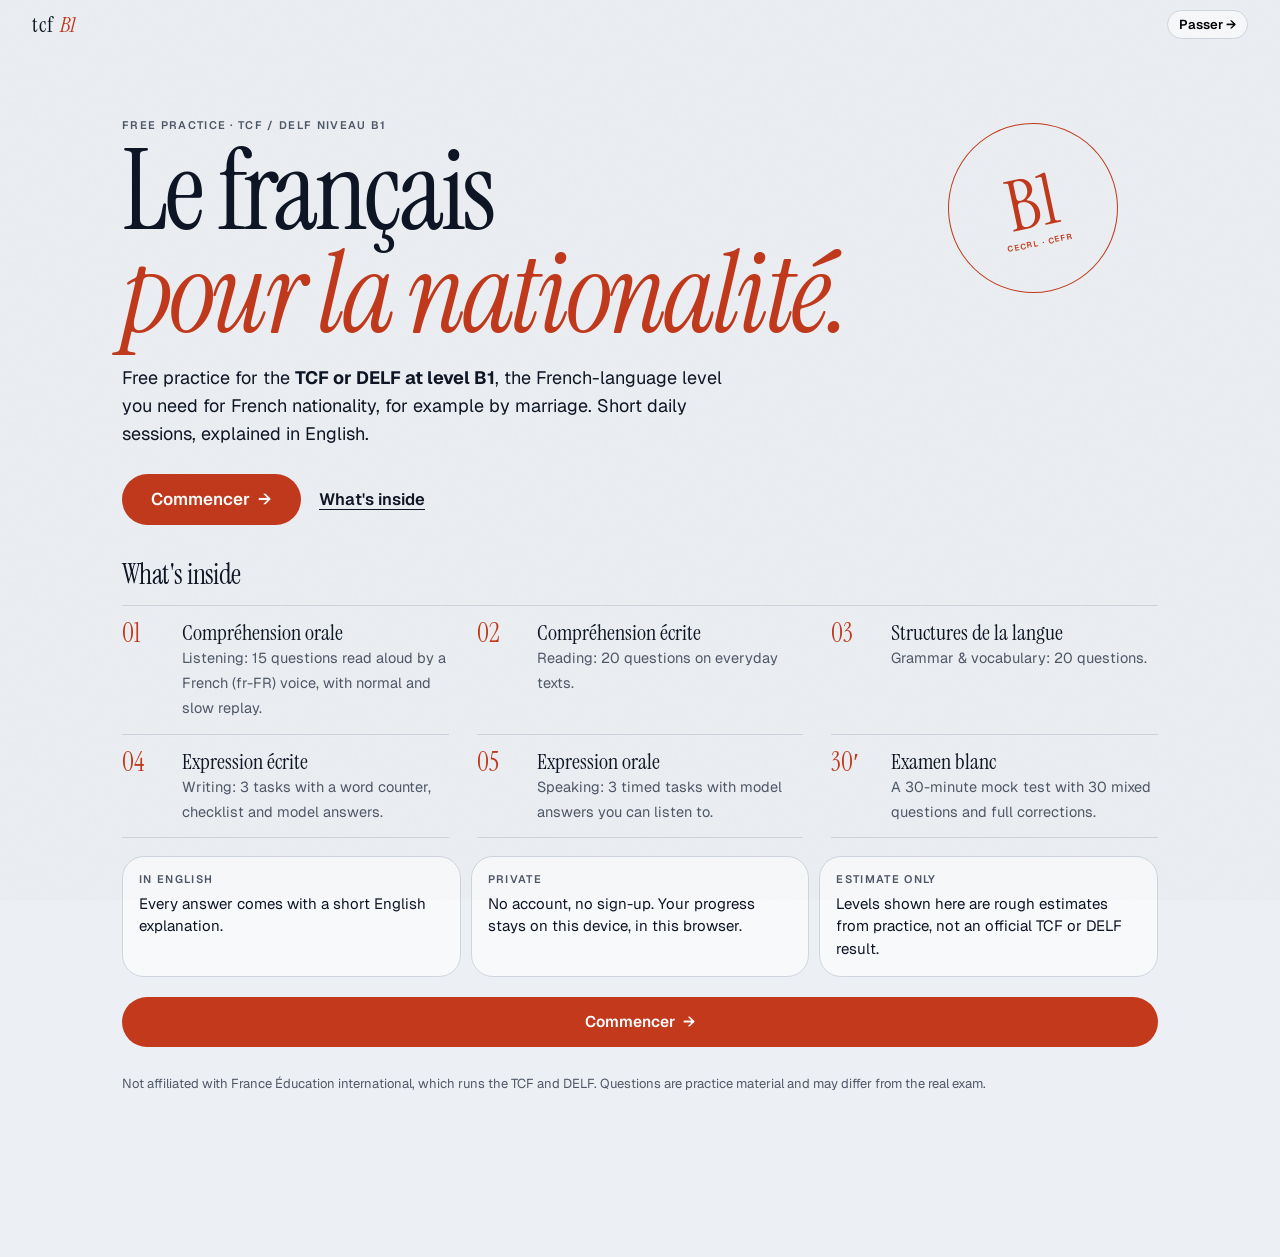
==== index.html @ 18b154fc "Add Vercel Web Analytics tag" ====
<!doctype html><html lang="fr"><head>
<script defer src="/_vercel/insights/script.js"></script><meta charset="utf-8">
<meta name="viewport" content="width=device-width,initial-scale=1,viewport-fit=cover">
<meta name="apple-mobile-web-app-capable" content="yes"><meta name="color-scheme" content="light dark">
<link rel="icon" href="data:image/svg+xml,%3Csvg xmlns=%22http://www.w3.org/2000/svg%22 viewBox=%220 0 32 32%22%3E%3Crect width=%2232%22 height=%2232%22 rx=%228%22 fill=%22%230e1524%22/%3E%3Ctext x=%2216%22 y=%2222%22 font-family=%22Georgia%22 font-style=%22italic%22 font-size=%2216%22 fill=%22%23eceff3%22 text-anchor=%22middle%22%3EB1%3C/text%3E%3C/svg%3E"><title>TCF B1 · Entraînement</title>
<meta name="theme-color" content="#eceff3" media="(prefers-color-scheme: light)"><meta name="theme-color" content="#0b0f17" media="(prefers-color-scheme: dark)">
<link rel="preconnect" href="https://fonts.googleapis.com"><link rel="preconnect" href="https://fonts.gstatic.com" crossorigin>
<link href="https://fonts.googleapis.com/css2?family=Instrument+Serif:ital@0;1&family=Geist:wght@400..700&display=swap" rel="stylesheet">
<link rel="stylesheet" href="style.css?v=3"></head><body>
<header id="top"></header><main id="app"></main>
<script src="audio/map.js?v=4"></script><script src="data.js?v=4"></script><script src="app.js?v=4"></script></body></html>
---- style.css ----
:root{--bg:#eceff3;--surf:#f8f9fb;--surf2:#e2e6ec;--tx:#0e1524;--mut:#4f5868;--line:#cfd5de;--a:#c2391c;--a2:#9e2c13;--al:#fbe4dc;--ink:#0e1524;--onink:#eceff3;--ok:#1d6e4c;--okl:#dcefe4;--bad:#a8352a;--badl:#f6e1dd;
 --serif:'Instrument Serif','Iowan Old Style',Georgia,serif;--sans:Geist,-apple-system,system-ui,sans-serif;--r:22px;--ease:cubic-bezier(.22,1,.36,1);--sa:env(safe-area-inset-top);--sb:env(safe-area-inset-bottom)}
@media(prefers-color-scheme:dark){:root{--bg:#0b0f17;--surf:#141a25;--surf2:#1c2431;--tx:#e7eaf0;--mut:#9aa3b2;--line:#283142;--a:#ff8466;--a2:#ffab95;--al:#3a1c16;--ink:#e7eaf0;--onink:#0b0f17;--ok:#6fcf9f;--okl:#173226;--bad:#ff9c8f;--badl:#3a1d1a}}
*{box-sizing:border-box;-webkit-tap-highlight-color:transparent}
html,body{font-synthesis:none;margin:0;background:var(--bg);color:var(--tx);font:400 16.5px/1.5 var(--sans);-webkit-text-size-adjust:100%;-webkit-font-smoothing:antialiased}
body::before{content:"";position:fixed;inset:0;pointer-events:none;z-index:60;opacity:.07;mix-blend-mode:multiply;background:url("data:image/svg+xml,%3Csvg xmlns='http://www.w3.org/2000/svg' width='160' height='160'%3E%3Cfilter id='n'%3E%3CfeTurbulence type='fractalNoise' baseFrequency='.85' numOctaves='3' stitchTiles='stitch'/%3E%3C/filter%3E%3Crect width='100%25' height='100%25' filter='url(%23n)'/%3E%3C/svg%3E")}
@media(prefers-color-scheme:dark){body::before{mix-blend-mode:screen;opacity:.05}}
#top{position:sticky;top:0;z-index:20;background:color-mix(in srgb,var(--bg) 78%,transparent);-webkit-backdrop-filter:blur(16px) saturate(1.4);backdrop-filter:blur(16px) saturate(1.4);padding:calc(10px + var(--sa)) max(18px,env(safe-area-inset-right)) 10px max(18px,env(safe-area-inset-left));display:flex;align-items:center;gap:8px}
.brand{flex:1;font:600 22px/1 var(--serif);letter-spacing:-.02em;display:flex;align-items:baseline;gap:6px}.brand .mono{font-variant:small-caps;letter-spacing:.04em}.brand em{font-style:italic;color:var(--a);font-weight:500}
.pill{font:600 13px/1 var(--sans);padding:7px 11px;border-radius:99px;background:var(--surf);border:1px solid var(--line);font-variant-numeric:tabular-nums;white-space:nowrap}
.x-btn{width:38px;height:38px;border-radius:50%;border:1px solid var(--line);background:var(--surf);color:var(--tx);display:grid;place-items:center;cursor:pointer;flex:none}
.prog{flex:1;height:4px;background:var(--line);border-radius:99px;overflow:hidden}.prog i{display:block;height:100%;background:var(--a);border-radius:99px;transition:width .7s var(--ease)}
main{max-width:620px;margin:0 auto;padding:8px max(18px,env(safe-area-inset-left)) calc(150px + var(--sb))}
.anim{animation:in .6s var(--ease) both}@keyframes in{from{opacity:0;transform:translateY(10px);filter:blur(4px)}}
.bento>.anim:nth-child(2){animation-delay:.05s}.bento>.anim:nth-child(3){animation-delay:.1s}.bento>.anim:nth-child(4){animation-delay:.15s}.bento>.anim:nth-child(5){animation-delay:.2s}.bento>.anim:nth-child(6){animation-delay:.25s}.bento>.anim:nth-child(7){animation-delay:.3s}
h1{font:400 40px/1.02 var(--serif);letter-spacing:-.025em;margin:4px 0 18px;font-variation-settings:"opsz" 120}h1 i{color:var(--a);font-weight:400}
h2{font:500 28px/1.15 var(--serif);letter-spacing:-.02em;margin:6px 0 14px}
.eyebrow{display:block;font:600 11px/1.2 var(--sans);letter-spacing:.12em;text-transform:uppercase;color:var(--mut);margin:0 0 6px}
.mut{color:var(--mut);font-size:14.5px}.small{font-size:13px;line-height:1.5}
.bento{display:grid;grid-template-columns:1fr 1fr;gap:10px;margin-bottom:18px}
.tile{position:relative;display:flex;flex-direction:column;align-items:flex-start;text-align:left;min-height:150px;padding:16px;border-radius:var(--r);background:var(--surf);border:1px solid var(--line);color:var(--tx);font:inherit;cursor:pointer;overflow:hidden;transition:transform .35s var(--ease),box-shadow .35s var(--ease)}
button.tile:active{transform:scale(.975)}@media(hover:hover){button.tile:hover{transform:translateY(-2px);box-shadow:0 12px 30px -18px #0006}}
.tile .glyph{position:absolute;right:14px;top:10px;font:italic 400 34px/1 var(--serif);color:var(--a);opacity:.85}
.tile .tt{margin-top:auto;font:400 25px/1.1 var(--serif);letter-spacing:-.015em}.tile .meta,.meta{font-size:13px;color:var(--mut);margin-top:2px}
.tile .bar{display:block;width:100%;height:3px;background:var(--line);border-radius:9px;margin-top:10px;overflow:hidden}.tile .bar i{display:block;height:100%;background:var(--a);border-radius:9px}
.tile.t-w{grid-column:span 2;min-height:120px}
.tile.hero{grid-column:span 2;flex-direction:row;align-items:center;gap:16px;min-height:0;background:var(--ink);color:var(--onink);border:0}
.hero .eyebrow,.hero .meta{color:color-mix(in srgb,var(--onink) 68%,transparent)}.hero .lead{font:500 19px/1.25 var(--serif);margin:0 0 4px}
.ringwrap{position:relative;flex:none;display:grid;place-items:center}.ringwrap .rv{position:absolute;text-align:center;line-height:1}.rv b{display:block;font:500 26px var(--serif)}.rv span{font-size:11px;letter-spacing:.1em;text-transform:uppercase;opacity:.7}
.pr .trk{fill:none;stroke:var(--line)}.pr .val{fill:none;stroke:var(--a);stroke-linecap:round;transition:stroke-dashoffset 1.2s var(--ease)}
.hero .pr .trk{stroke:color-mix(in srgb,var(--onink) 18%,transparent)}.hero .pr .val{stroke:color-mix(in srgb,var(--a) 70%,var(--onink))}
.tile.exam{grid-column:span 2;min-height:96px;background:var(--a);color:#fff;border:0}.exam .eyebrow,.exam .meta{color:#ffffffc4}
@media(prefers-color-scheme:dark){.tile.exam{color:#1a0b06}.exam .eyebrow,.exam .meta{color:#1a0b06c4}}
.exam .arrow{position:absolute;right:18px;top:50%;transform:translateY(-50%);font:300 30px var(--serif);transition:transform .4s var(--ease)}.exam:active .arrow{transform:translate(6px,-50%)}
.card{background:var(--surf);border:1px solid var(--line);border-radius:var(--r);padding:16px;margin:0 0 14px}
.hist{display:flex;justify-content:space-between;font-size:14.5px;padding:7px 0;border-top:1px solid var(--line);font-variant-numeric:tabular-nums}.hist:first-of-type{border:0}
.text{white-space:pre-wrap;background:var(--surf);border:1px solid var(--line);border-radius:18px;padding:16px;margin:0 0 14px;font:400 17px/1.55 var(--serif)}
.q{font:400 27px/1.2 var(--serif);letter-spacing:-.01em;margin:8px 0 16px}
.chip{display:inline-block;padding:5px 10px;border-radius:99px;background:var(--al);color:var(--a2);font:600 11.5px/1.2 var(--sans);letter-spacing:.06em;text-transform:uppercase}
@media(prefers-color-scheme:dark){.chip{color:var(--a)}}
.opt{display:flex;gap:12px;align-items:center;width:100%;text-align:left;padding:14px;margin:8px 0;border:1px solid var(--line);border-radius:16px;background:var(--surf);color:var(--tx);font:inherit;font-size:16.5px;cursor:pointer;transition:border-color .2s,background .2s,transform .25s var(--ease)}
.opt:active{transform:scale(.985)}
.opt .k{flex:none;width:28px;height:28px;border-radius:50%;border:1px solid var(--line);display:grid;place-items:center;font:600 12.5px var(--sans);color:var(--mut);transition:all .2s}
.opt.sel{border-color:var(--a);background:var(--al);box-shadow:0 0 0 1px var(--a) inset}.opt.sel .k{background:var(--a);border-color:var(--a);color:var(--bg)}
.opt.ok{border-color:var(--ok);background:var(--okl)}.opt.ok .k{background:var(--ok);border-color:var(--ok);color:var(--bg)}
.opt.bad{border-color:var(--bad);background:var(--badl)}.opt.bad .k{background:var(--bad);border-color:var(--bad);color:var(--bg)}.opt[disabled]{cursor:default;color:var(--tx)}
.btn{display:inline-flex;justify-content:center;align-items:center;gap:8px;border:1px solid transparent;border-radius:99px;padding:14px 22px;font:600 15.5px/1 var(--sans);color:var(--onink);background:var(--ink);cursor:pointer;transition:transform .25s var(--ease),opacity .2s,background .2s;margin:4px 0;min-height:50px}
.btn:active{transform:scale(.97)}.btn.w{width:100%}
.btn.pri{background:var(--ink);color:var(--onink)}
.btn.ghost{background:transparent;color:var(--tx);border-color:var(--line)}
.btn[disabled]{opacity:.38;cursor:default;transform:none}
.row{display:flex;gap:10px;flex-wrap:wrap;align-items:center}.row>.btn{flex:1}
.foot{position:fixed;left:0;right:0;bottom:0;z-index:15;background:color-mix(in srgb,var(--bg) 80%,transparent);-webkit-backdrop-filter:blur(18px);backdrop-filter:blur(18px);border-top:1px solid var(--line);padding:12px max(18px,env(safe-area-inset-left)) calc(12px + var(--sb))}.foot>div{max-width:620px;margin:0 auto}
.fb{border-radius:var(--r);padding:16px 16px 12px;margin:14px 0;border:1px solid;opacity:0;transform:translateY(8px);transition:opacity .45s var(--ease),transform .45s var(--ease)}
.fb.on{opacity:1;transform:none}.fb.ok{background:var(--okl);border-color:color-mix(in srgb,var(--ok) 40%,transparent)}.fb.bad{background:var(--badl);border-color:color-mix(in srgb,var(--bad) 40%,transparent)}
.fb-h{display:flex;align-items:center;gap:10px}.fb h3{margin:0;font:500 20px/1.2 var(--serif)}.fb.ok h3{color:var(--ok)}.fb.bad h3{color:var(--bad)}
.fb .dot{width:10px;height:10px;border-radius:50%;flex:none}.fb.ok .dot{background:var(--ok)}.fb.bad .dot{background:var(--bad)}
.fb.pulse .dot{animation:pulse 1.4s var(--ease) 2}@keyframes pulse{0%{box-shadow:0 0 0 0 color-mix(in srgb,var(--ok) 60%,transparent)}100%{box-shadow:0 0 0 14px transparent}}
.fb p{margin:8px 0 12px;font-size:15px;line-height:1.55}
.tabs{position:fixed;left:0;right:0;bottom:0;z-index:15;padding:0 14px calc(10px + var(--sb))}.tabs>div{max-width:420px;margin:0 auto;display:flex;padding:6px;border-radius:24px;background:color-mix(in srgb,var(--surf) 72%,transparent);-webkit-backdrop-filter:blur(20px) saturate(1.6);backdrop-filter:blur(20px) saturate(1.6);border:1px solid var(--line);box-shadow:0 18px 40px -20px #0005}
.tabs button{flex:1;display:flex;flex-direction:column;align-items:center;gap:2px;padding:7px 0;border:0;background:none;color:var(--mut);font:600 11px var(--sans);border-radius:18px;cursor:pointer;transition:background .25s,color .25s}.tabs button.on{background:var(--ink);color:var(--onink)}
textarea{width:100%;min-height:220px;font:400 17px/1.55 var(--serif);padding:16px;border-radius:18px;border:1px solid var(--line);background:var(--surf);color:var(--tx)}
textarea:focus,button:focus-visible{outline:2px solid var(--a);outline-offset:2px}
.timer{font:300 64px/1 var(--serif);text-align:center;font-variant-numeric:tabular-nums;margin:8px 0}
.model{white-space:pre-wrap;background:var(--surf2);padding:16px;border-radius:18px;font:400 15.5px/1.55 var(--serif);margin-top:10px}
label.chk{display:flex;gap:10px;margin:8px 0;font-size:15px;align-items:flex-start}label.chk input{width:20px;height:20px;flex:none;accent-color:var(--a)}
.big{position:relative;display:grid;place-items:center;margin:12px auto 4px;width:120px;height:120px}.big>b{position:absolute;font:500 28px var(--serif)}
.sc{display:flex;gap:10px;margin:14px 0}.sc>div{flex:1;background:var(--surf);border:1px solid var(--line);border-radius:18px;padding:12px;text-align:center}.sc b{display:block;font:500 24px var(--serif)}
.spk{flex-direction:column;width:120px;height:96px;border-radius:24px;gap:6px;font-size:13px}.spk .slow{font:italic 500 24px/1 var(--serif)}
.clk{color:var(--a)}
@media(prefers-reduced-motion:reduce){*{animation:none!important;transition:none!important}}

.btn.acc{background:var(--a);color:#fff}@media(prefers-color-scheme:dark){.btn.acc{color:#1a0b06}}
.navbrand{display:none}
.wel{padding-top:6px}.wel-hero{position:relative;padding:28px 0 8px}
.display{font:400 clamp(52px,14vw,112px)/.92 var(--serif);letter-spacing:-.03em;margin:8px 0 18px}.display i{color:var(--a)}
.lede{font-size:18px;line-height:1.55;max-width:34em;color:var(--tx);margin:0 0 22px}
.cta{display:flex;gap:18px;align-items:center;flex-wrap:wrap}.cta .btn{padding:16px 28px;font-size:17px}
.lnk{color:var(--tx);font-weight:600;text-underline-offset:4px}
.stamp{position:absolute;right:0;top:56px;width:76px;height:76px;border-radius:50%;border:1.5px solid var(--a);color:var(--a);display:grid;place-content:center;text-align:center;transform:rotate(-12deg);animation:spin 40s linear infinite}
.stamp span{font:400 34px/1 var(--serif)}.stamp small{font:600 8px/1 var(--sans);letter-spacing:.12em}@keyframes spin{to{transform:rotate(348deg)}}
.feat{list-style:none;padding:0;margin:0 0 18px;display:grid;gap:0;border-top:1px solid var(--line)}
.feat li{display:flex;gap:16px;padding:14px 0;border-bottom:1px solid var(--line)}.feat .num{flex:none;width:44px;font:400 26px/1 var(--serif);color:var(--a)}
.feat b{display:block;font:400 22px/1.15 var(--serif)}.feat span{font-size:14.5px;color:var(--mut)}
.facts{display:grid;gap:10px;margin-bottom:14px}.facts .card{margin:0;font-size:15px}
.big-cta{margin:6px 0 14px}
#top.wl{background:transparent;-webkit-backdrop-filter:none;backdrop-filter:none}
@media(min-width:768px){
 main{max-width:860px;padding-left:32px;padding-right:32px}
 #top{padding-left:32px;padding-right:32px}
 .bento{grid-template-columns:repeat(3,1fr);gap:14px}
 .tile.hero{grid-column:span 3}.tile.t-w{grid-column:span 1;min-height:150px}.tile.exam{grid-column:span 3}
 .feat{grid-template-columns:1fr 1fr;column-gap:28px}
 .facts{grid-template-columns:repeat(3,1fr)}
 .stamp{width:120px;height:120px}.stamp span{font-size:48px}
 .big-cta{width:auto;padding:16px 36px}
 .fb,.q,.opt,.text{max-width:720px}
}
@media(min-width:1100px){
 body[data-v=home] main{margin-left:max(260px,calc(50vw - 430px + 120px));}
 body[data-v=home] #top{padding-left:max(280px,calc(50vw - 430px + 140px))}
 body[data-v=home] .tabs{z-index:25;left:0;top:0;bottom:0;right:auto;width:232px;padding:calc(24px + var(--sa)) 16px 24px}
 body[data-v=home] .tabs>div{flex-direction:column;height:100%;border-radius:22px;padding:12px;gap:4px;max-width:none;box-shadow:none}
 body[data-v=home] .tabs button{flex:none;flex-direction:row;gap:12px;padding:12px 14px;font-size:14.5px;justify-content:flex-start}
 body[data-v=home] .navbrand{display:block;font:400 30px/1 var(--serif);padding:8px 14px 18px}.navbrand em{color:var(--a)}
 body[data-v=home] #top .brand{visibility:hidden}
 body[data-v=home] main{padding-bottom:48px}
 body[data-v=welcome] main{max-width:1100px}
 .wel-hero{padding:56px 0 24px}.feat{grid-template-columns:repeat(3,1fr)}
 .stamp{right:40px;top:60px;width:170px;height:170px}.stamp span{font-size:70px}
}
@media(min-width:768px){body:not([data-v=home]):not([data-v=welcome]) main{max-width:760px}.q{font-size:32px}.opt{font-size:17.5px;padding:16px}#top.ses{max-width:1100px;margin:0 auto}}
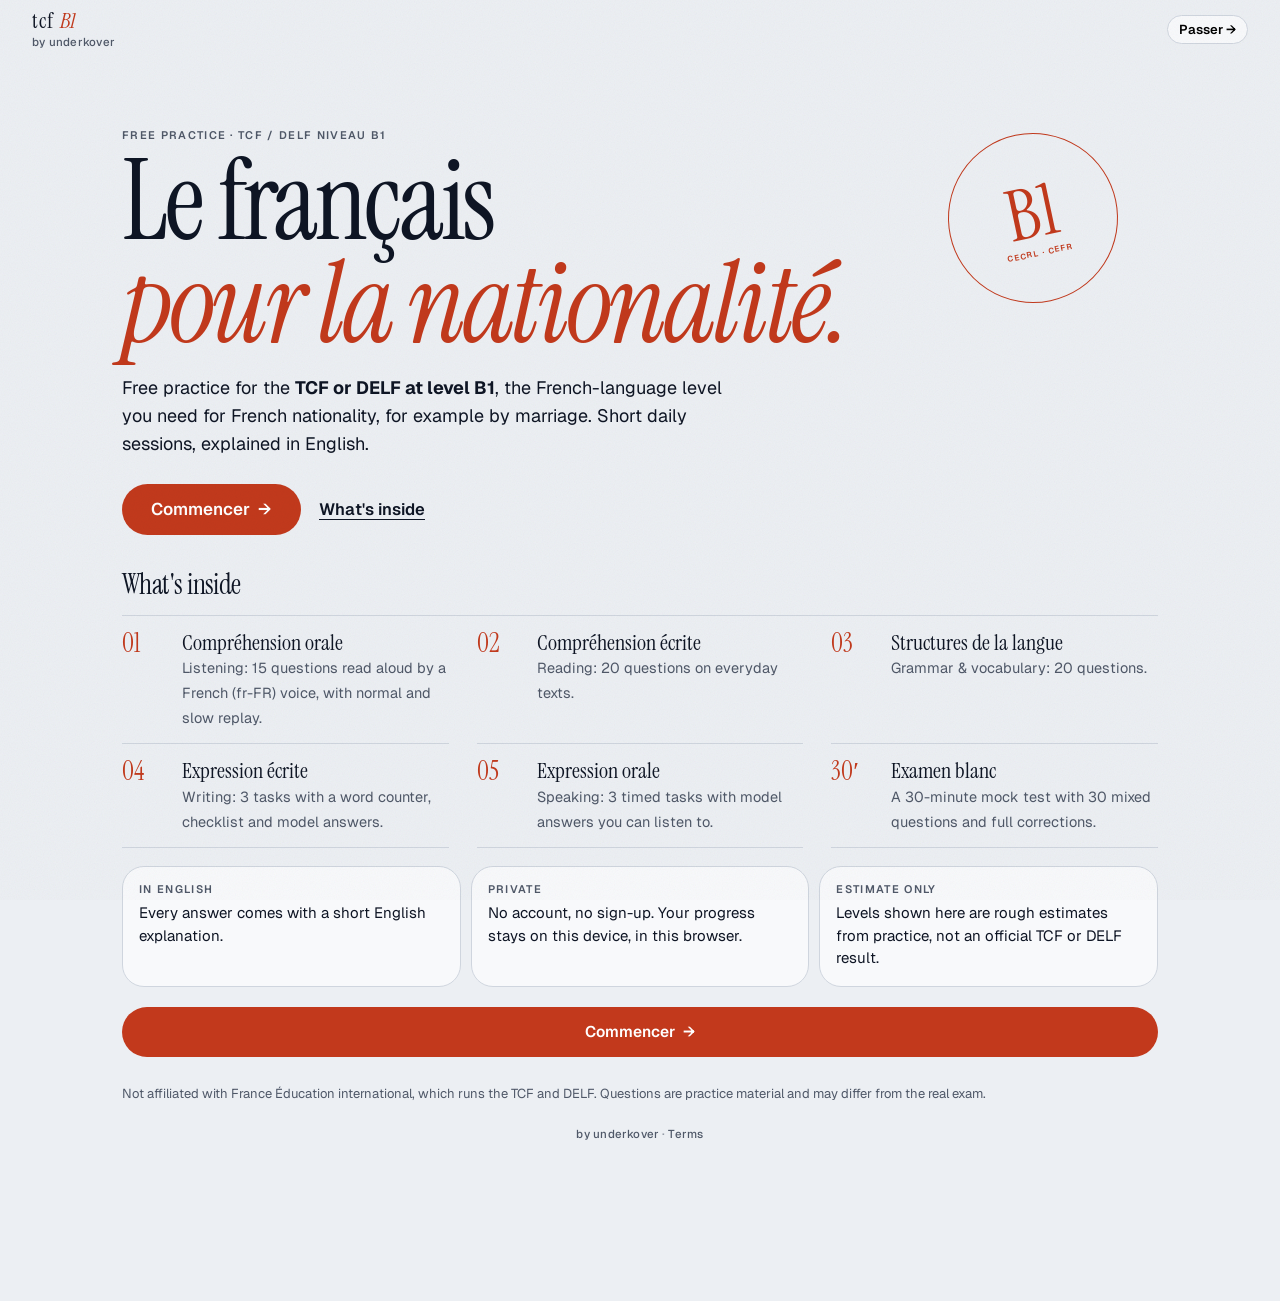
==== commit 9a8bde00: "Add by underkover credit and Terms page Subtle credit in header and sidebar brand areas, plus welcom" ====
--- a/index.html
+++ b/index.html
@@ -6,6 +6,6 @@
 <meta name="theme-color" content="#eceff3" media="(prefers-color-scheme: light)"><meta name="theme-color" content="#0b0f17" media="(prefers-color-scheme: dark)">
 <link rel="preconnect" href="https://fonts.googleapis.com"><link rel="preconnect" href="https://fonts.gstatic.com" crossorigin>
 <link href="https://fonts.googleapis.com/css2?family=Instrument+Serif:ital@0;1&family=Geist:wght@400..700&display=swap" rel="stylesheet">
-<link rel="stylesheet" href="style.css?v=3"></head><body>
+<link rel="stylesheet" href="style.css?v=5"></head><body>
 <header id="top"></header><main id="app"></main>
-<script src="audio/map.js?v=4"></script><script src="data.js?v=4"></script><script src="app.js?v=4"></script></body></html>
+<script src="audio/map.js?v=4"></script><script src="data.js?v=4"></script><script src="app.js?v=5"></script></body></html>
--- a/style.css
+++ b/style.css
@@ -6,7 +6,9 @@
 body::before{content:"";position:fixed;inset:0;pointer-events:none;z-index:60;opacity:.07;mix-blend-mode:multiply;background:url("data:image/svg+xml,%3Csvg xmlns='http://www.w3.org/2000/svg' width='160' height='160'%3E%3Cfilter id='n'%3E%3CfeTurbulence type='fractalNoise' baseFrequency='.85' numOctaves='3' stitchTiles='stitch'/%3E%3C/filter%3E%3Crect width='100%25' height='100%25' filter='url(%23n)'/%3E%3C/svg%3E")}
 @media(prefers-color-scheme:dark){body::before{mix-blend-mode:screen;opacity:.05}}
 #top{position:sticky;top:0;z-index:20;background:color-mix(in srgb,var(--bg) 78%,transparent);-webkit-backdrop-filter:blur(16px) saturate(1.4);backdrop-filter:blur(16px) saturate(1.4);padding:calc(10px + var(--sa)) max(18px,env(safe-area-inset-right)) 10px max(18px,env(safe-area-inset-left));display:flex;align-items:center;gap:8px}
-.brand{flex:1;font:600 22px/1 var(--serif);letter-spacing:-.02em;display:flex;align-items:baseline;gap:6px}.brand .mono{font-variant:small-caps;letter-spacing:.04em}.brand em{font-style:italic;color:var(--a);font-weight:500}
+.brand{flex:1;font:600 22px/1 var(--serif);letter-spacing:-.02em;display:flex;flex-direction:column;align-items:flex-start;gap:3px;min-width:0}.brand-row{display:flex;align-items:baseline;gap:6px}.brand .mono{font-variant:small-caps;letter-spacing:.04em}.brand em{font-style:italic;color:var(--a);font-weight:500}
+.by,.site-credit a{color:var(--mut);text-decoration:none;font:500 11.5px/1.2 var(--sans);letter-spacing:.02em}.by:hover,.site-credit a:hover{color:var(--a)}
+.site-credit{text-align:center;margin:22px 0 8px;font:500 12.5px/1.4 var(--sans);color:var(--mut)}.site-credit span{opacity:.55}
 .pill{font:600 13px/1 var(--sans);padding:7px 11px;border-radius:99px;background:var(--surf);border:1px solid var(--line);font-variant-numeric:tabular-nums;white-space:nowrap}
 .x-btn{width:38px;height:38px;border-radius:50%;border:1px solid var(--line);background:var(--surf);color:var(--tx);display:grid;place-items:center;cursor:pointer;flex:none}
 .prog{flex:1;height:4px;background:var(--line);border-radius:99px;overflow:hidden}.prog i{display:block;height:100%;background:var(--a);border-radius:99px;transition:width .7s var(--ease)}
@@ -102,7 +104,7 @@
  body[data-v=home] .tabs{z-index:25;left:0;top:0;bottom:0;right:auto;width:232px;padding:calc(24px + var(--sa)) 16px 24px}
  body[data-v=home] .tabs>div{flex-direction:column;height:100%;border-radius:22px;padding:12px;gap:4px;max-width:none;box-shadow:none}
  body[data-v=home] .tabs button{flex:none;flex-direction:row;gap:12px;padding:12px 14px;font-size:14.5px;justify-content:flex-start}
- body[data-v=home] .navbrand{display:block;font:400 30px/1 var(--serif);padding:8px 14px 18px}.navbrand em{color:var(--a)}
+ body[data-v=home] .navbrand{display:flex;flex-direction:column;align-items:flex-start;gap:6px;font:400 30px/1 var(--serif);padding:8px 14px 18px}.navbrand em{color:var(--a)}.navbrand .by{font-size:12px;padding-left:1px}
  body[data-v=home] #top .brand{visibility:hidden}
  body[data-v=home] main{padding-bottom:48px}
  body[data-v=welcome] main{max-width:1100px}
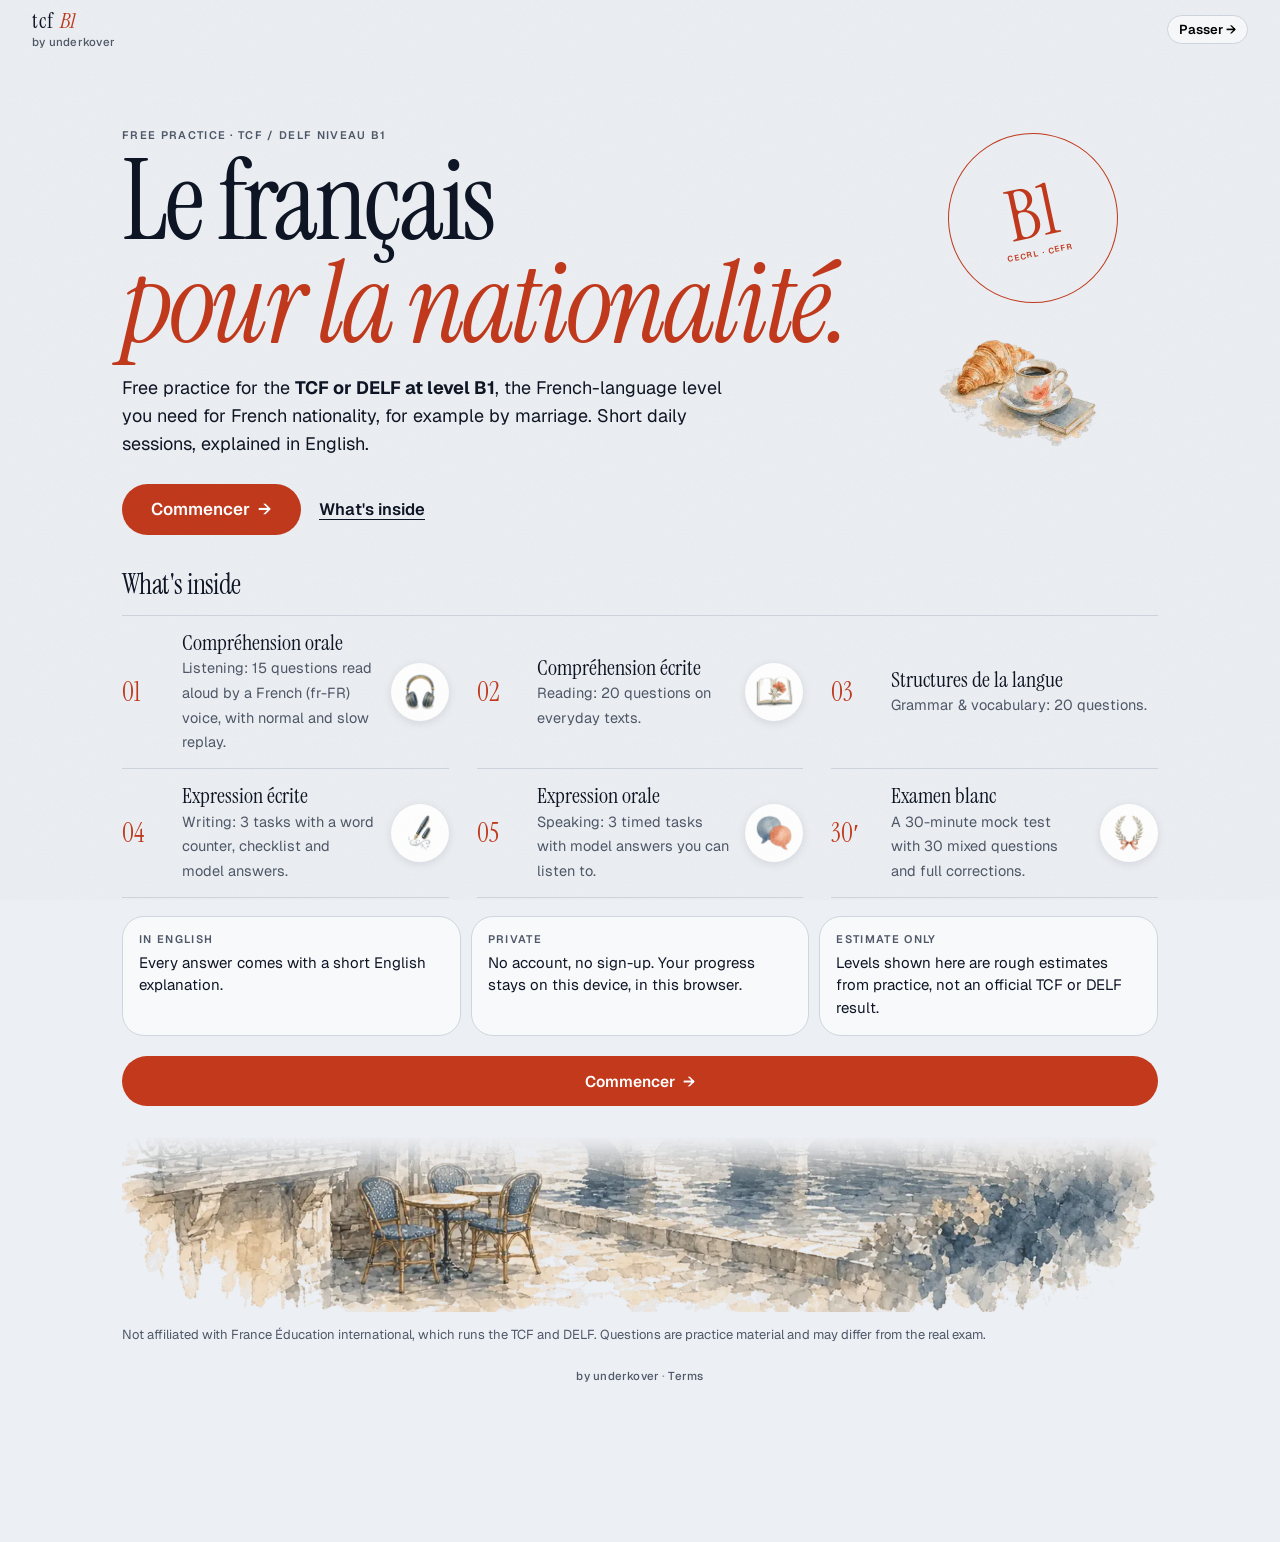
==== commit 89af5099: "Intro: watercolour hero, emblems, scene band; intro always light theme" ====
--- a/index.html
+++ b/index.html
@@ -6,6 +6,6 @@
 <meta name="theme-color" content="#eceff3" media="(prefers-color-scheme: light)"><meta name="theme-color" content="#0b0f17" media="(prefers-color-scheme: dark)">
 <link rel="preconnect" href="https://fonts.googleapis.com"><link rel="preconnect" href="https://fonts.gstatic.com" crossorigin>
 <link href="https://fonts.googleapis.com/css2?family=Instrument+Serif:ital@0;1&family=Geist:wght@400..700&display=swap" rel="stylesheet">
-<link rel="stylesheet" href="style.css?v=5"></head><body>
+<link rel="stylesheet" href="style.css?v=7"></head><body>
 <header id="top"></header><main id="app"></main>
-<script src="audio/map.js?v=4"></script><script src="data.js?v=4"></script><script src="app.js?v=5"></script></body></html>
+<script src="audio/map.js?v=4"></script><script src="data.js?v=4"></script><script src="app.js?v=7"></script></body></html>
--- a/style.css
+++ b/style.css
@@ -112,3 +112,35 @@
  .stamp{right:40px;top:60px;width:170px;height:170px}.stamp span{font-size:70px}
 }
 @media(min-width:768px){body:not([data-v=home]):not([data-v=welcome]) main{max-width:760px}.q{font-size:32px}.opt{font-size:17.5px;padding:16px}#top.ses{max-width:1100px;margin:0 auto}}
+
+.qnav{justify-content:space-between;margin-top:22px}.qnav>.btn{flex:0 0 auto}.qnav .back{width:56px}
+.btn.link{background:none;border:none;color:var(--tx);opacity:.7;font-weight:500;font-size:14.5px;text-decoration:underline;text-underline-offset:3px;padding:10px 6px;min-height:44px}
+.btn .en{font-weight:400;font-size:.8em;opacity:.65}
+#chk:not([disabled]){box-shadow:0 6px 20px color-mix(in srgb,var(--ink) 30%,transparent);font-size:17px;min-height:56px}
+.modal-bg{position:fixed;inset:0;z-index:100;background:rgba(0,0,0,.45);display:flex;align-items:center;justify-content:center;padding:18px}
+.modal{background:var(--bg);color:var(--tx);border-radius:20px;padding:22px;max-width:420px;width:100%;box-shadow:0 20px 60px rgba(0,0,0,.35)}
+.modal h3{margin:0 0 8px;font-size:20px}.modal p{margin:0 0 16px;line-height:1.45}
+
+/* watercolour art */
+.art{display:block;pointer-events:none;user-select:none}.art img{display:block;width:100%;height:auto}
+.intro{position:relative;padding-right:120px;min-height:70px}.heroart{position:absolute;right:-6px;top:-4px;width:130px;opacity:.95}
+.tile .emb{position:absolute;right:8px;top:6px;width:64px;opacity:.95}
+.tile.t-w .emb{width:76px}
+@media(prefers-color-scheme:dark){.tile .emb{background:#f3efe6;border-radius:50%;padding:5px;width:58px;opacity:.9}.art img{filter:brightness(.92)}}
+.scene{margin:8px -18px 4px;overflow:hidden}.scene .sw{display:none}
+@media(min-width:760px){.scene{margin:12px 0 4px}.scene .sw{display:block}.scene .sm{display:none}.heroart{width:180px}.intro{padding-right:190px}}
+.resart{width:96px;margin:0 auto 4px}
+body[data-v=home]::after{content:"";position:fixed;right:0;top:56px;width:170px;height:170px;background:url(art/corner-accent.webp) no-repeat right top/contain;transform:scaleX(-1);opacity:.4;pointer-events:none;z-index:0}
+@media(prefers-color-scheme:dark){body[data-v=home]::after{background-image:url(art/dark/corner-accent.webp);opacity:.25}}
+@media(max-width:1199px){body[data-v=home]::after{display:none}}
+
+/* intro watercolours (navy) */
+.feat li{align-items:center}.feat li>div{flex:1}
+.wemb{flex:none;width:58px;height:58px;border-radius:50%;background:#f3efe6;padding:6px;box-sizing:border-box;box-shadow:0 2px 10px rgba(0,0,0,.25)}
+.whero{display:block;width:min(70%,280px);margin:18px auto 0}
+@media(min-width:900px){.whero{position:absolute;right:0;top:250px;width:280px;margin:0}}
+.wemb{background:#fff;box-shadow:0 2px 10px rgba(14,21,36,.1)}
+/* intro always uses the light theme so the watercolours blend */
+@media(prefers-color-scheme:dark){body[data-v=welcome]{--bg:#eceff3;--surf:#f8f9fb;--surf2:#e2e6ec;--tx:#0e1524;--mut:#4f5868;--line:#cfd5de;--a:#c2391c;--a2:#9e2c13;--al:#fbe4dc;--ink:#0e1524;--onink:#eceff3;color-scheme:light}
+ html:has(body[data-v=welcome]){background:#eceff3}body[data-v=welcome] .btn.acc{color:#fff}}
+.wscene{border-radius:18px}.wscene img{opacity:.9}
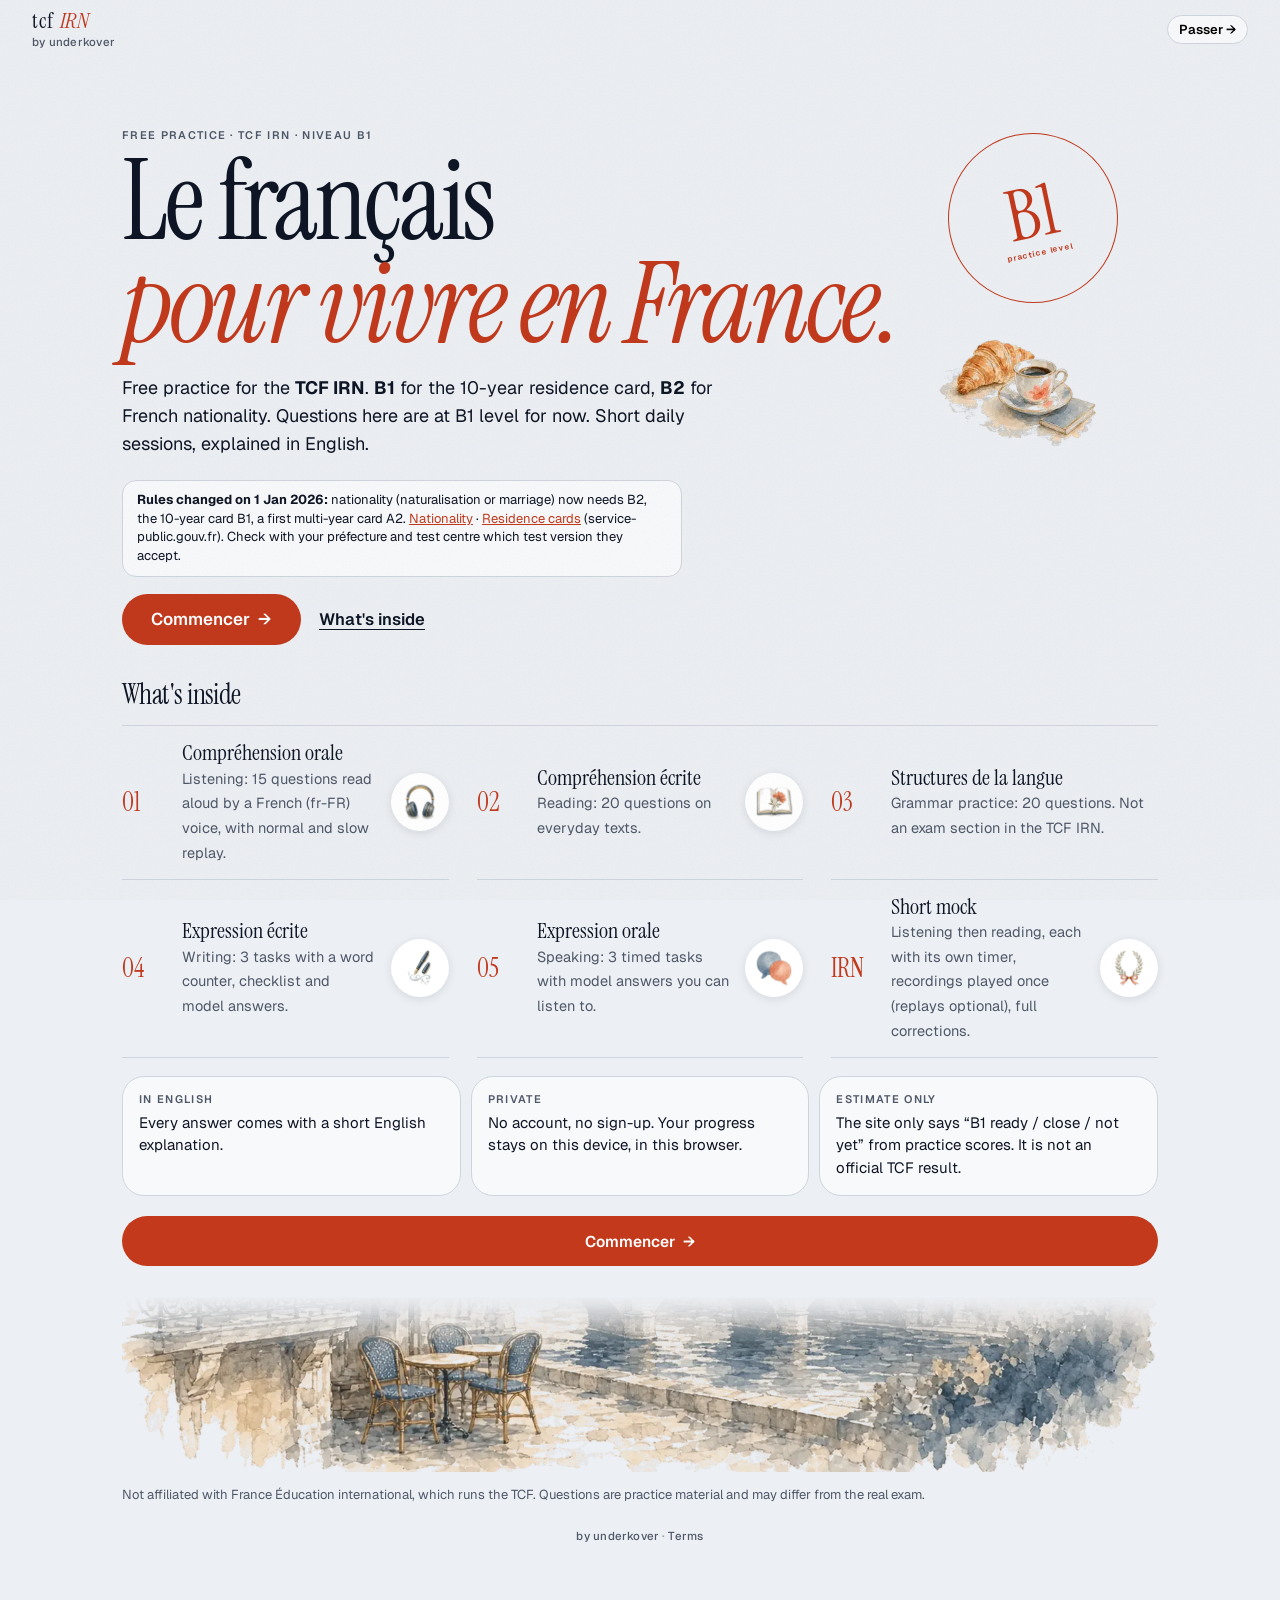
==== commit 722a8e5f: "P0/P1: TCF IRN + 2026 levels copy, B1 ready/close/not yet, IRN-style short mock, skip-on-last, \p{L}" ====
--- a/index.html
+++ b/index.html
@@ -2,10 +2,10 @@
 <script defer src="/_vercel/insights/script.js"></script><meta charset="utf-8">
 <meta name="viewport" content="width=device-width,initial-scale=1,viewport-fit=cover">
 <meta name="apple-mobile-web-app-capable" content="yes"><meta name="color-scheme" content="light dark">
-<link rel="icon" href="data:image/svg+xml,%3Csvg xmlns=%22http://www.w3.org/2000/svg%22 viewBox=%220 0 32 32%22%3E%3Crect width=%2232%22 height=%2232%22 rx=%228%22 fill=%22%230e1524%22/%3E%3Ctext x=%2216%22 y=%2222%22 font-family=%22Georgia%22 font-style=%22italic%22 font-size=%2216%22 fill=%22%23eceff3%22 text-anchor=%22middle%22%3EB1%3C/text%3E%3C/svg%3E"><title>TCF B1 · Entraînement</title>
+<link rel="icon" href="data:image/svg+xml,%3Csvg xmlns=%22http://www.w3.org/2000/svg%22 viewBox=%220 0 32 32%22%3E%3Crect width=%2232%22 height=%2232%22 rx=%228%22 fill=%22%230e1524%22/%3E%3Ctext x=%2216%22 y=%2222%22 font-family=%22Georgia%22 font-style=%22italic%22 font-size=%2216%22 fill=%22%23eceff3%22 text-anchor=%22middle%22%3EB1%3C/text%3E%3C/svg%3E"><title>Test my French · TCF IRN practice (B1)</title>
 <meta name="theme-color" content="#eceff3" media="(prefers-color-scheme: light)"><meta name="theme-color" content="#0b0f17" media="(prefers-color-scheme: dark)">
 <link rel="preconnect" href="https://fonts.googleapis.com"><link rel="preconnect" href="https://fonts.gstatic.com" crossorigin>
 <link href="https://fonts.googleapis.com/css2?family=Instrument+Serif:ital@0;1&family=Geist:wght@400..700&display=swap" rel="stylesheet">
-<link rel="stylesheet" href="style.css?v=7"></head><body>
+<link rel="stylesheet" href="style.css?v=8"></head><body>
 <header id="top"></header><main id="app"></main>
-<script src="audio/map.js?v=4"></script><script src="data.js?v=4"></script><script src="app.js?v=7"></script></body></html>
+<script src="audio/map.js?v=4"></script><script src="data.js?v=5"></script><script src="app.js?v=8"></script></body></html>
--- a/style.css
+++ b/style.css
@@ -111,7 +111,7 @@
  .wel-hero{padding:56px 0 24px}.feat{grid-template-columns:repeat(3,1fr)}
  .stamp{right:40px;top:60px;width:170px;height:170px}.stamp span{font-size:70px}
 }
-@media(min-width:768px){body:not([data-v=home]):not([data-v=welcome]) main{max-width:760px}.q{font-size:32px}.opt{font-size:17.5px;padding:16px}#top.ses{max-width:1100px;margin:0 auto}}
+@media(min-width:768px){body:not([data-v=home]):not([data-v=welcome]) main{max-width:760px}.opt{font-size:17.5px;padding:16px}#top.ses{max-width:1100px;margin:0 auto}}
 
 .qnav{justify-content:space-between;margin-top:22px}.qnav>.btn{flex:0 0 auto}.qnav .back{width:56px}
 .btn.link{background:none;border:none;color:var(--tx);opacity:.7;font-weight:500;font-size:14.5px;text-decoration:underline;text-underline-offset:3px;padding:10px 6px;min-height:44px}
@@ -144,3 +144,9 @@
 @media(prefers-color-scheme:dark){body[data-v=welcome]{--bg:#eceff3;--surf:#f8f9fb;--surf2:#e2e6ec;--tx:#0e1524;--mut:#4f5868;--line:#cfd5de;--a:#c2391c;--a2:#9e2c13;--al:#fbe4dc;--ink:#0e1524;--onink:#eceff3;color-scheme:light}
  html:has(body[data-v=welcome]){background:#eceff3}body[data-v=welcome] .btn.acc{color:#fff}}
 .wscene{border-radius:18px}.wscene img{opacity:.9}
+
+/* readable body face for passages, questions, options (P1 #11) */
+.text,.model,textarea{font-family:var(--sans);font-size:16.5px}
+.q{font:500 21px/1.35 var(--sans);letter-spacing:-.005em}
+@media(min-width:768px){.q{font-size:23px}}
+.rules{background:var(--surf);border:1px solid var(--line);border-radius:14px;padding:10px 14px;max-width:560px;line-height:1.45}.rules a{color:var(--a)}
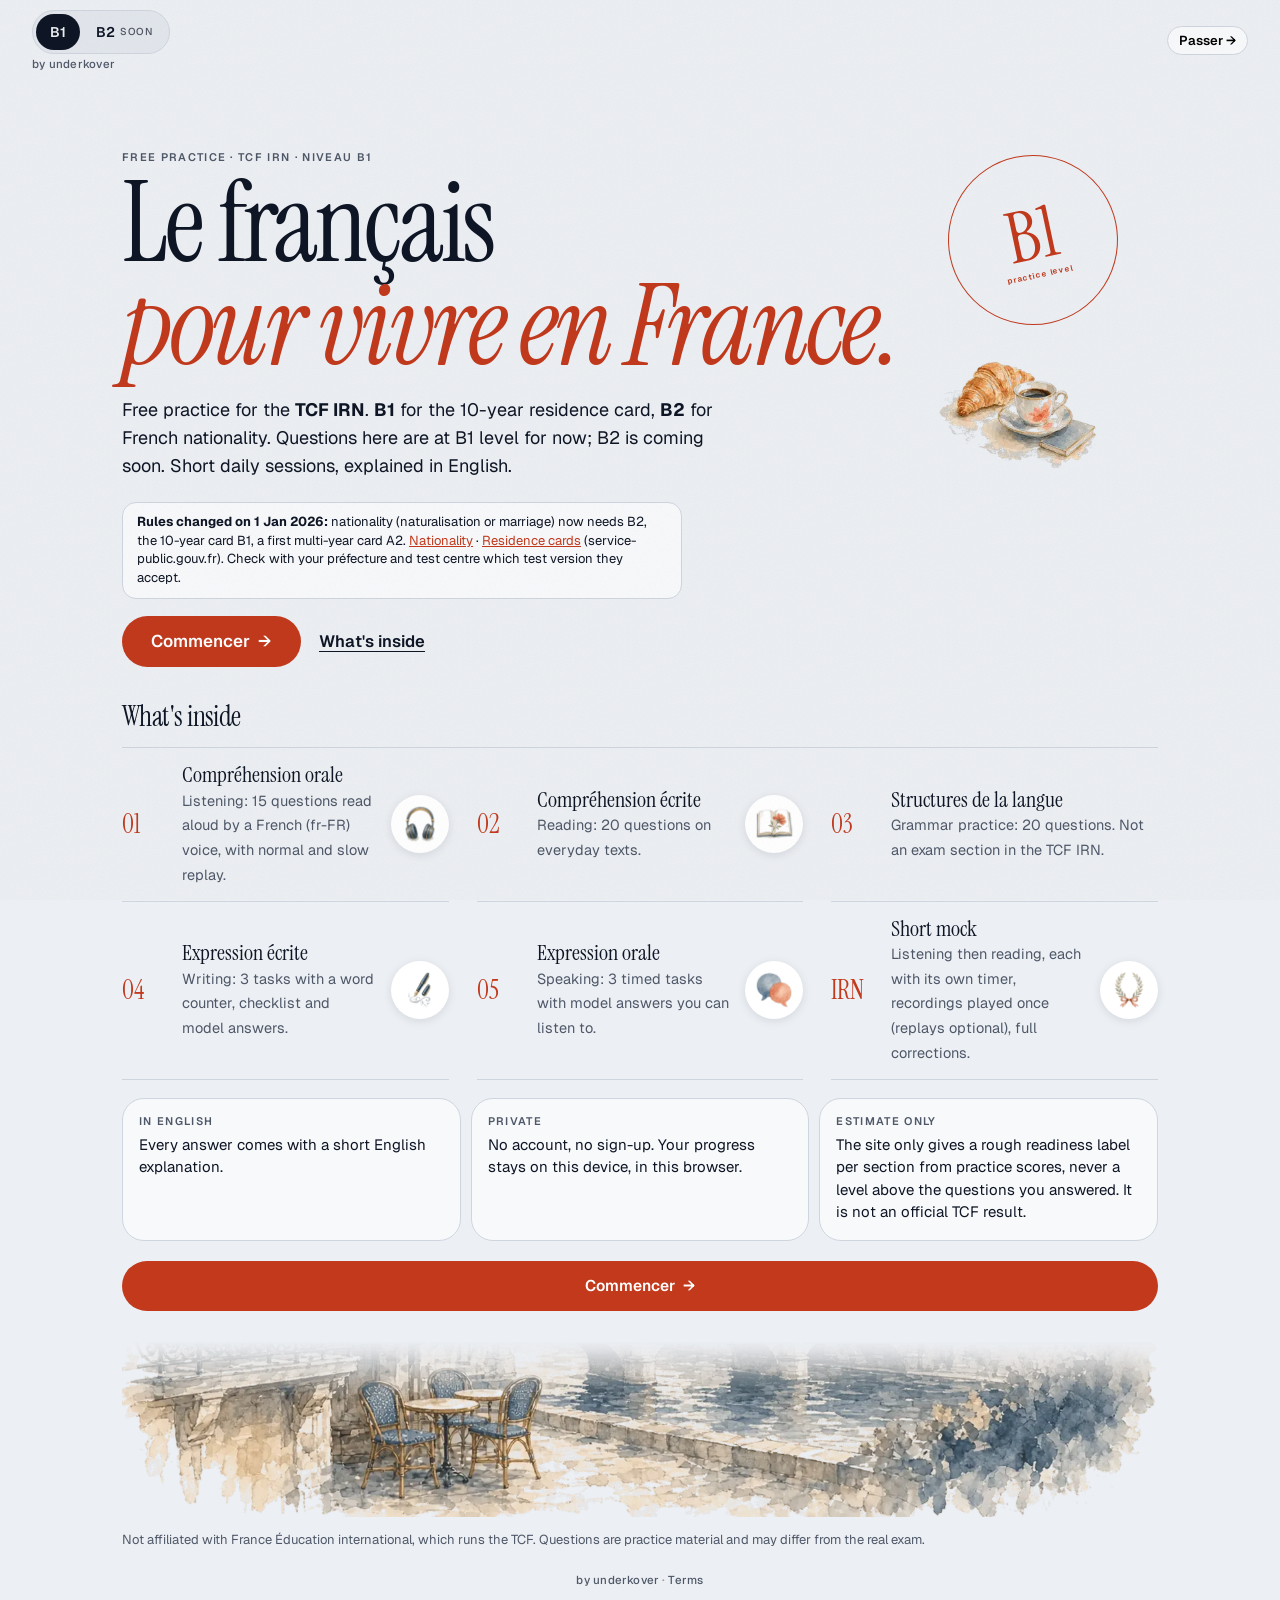
==== commit 790cc476: "B2 framework: ids+lvl tags, tmf_v2 migration, purpose picker, B1/B2 toggle, per-level copy/scoring/m" ====
--- a/index.html
+++ b/index.html
@@ -2,10 +2,10 @@
 <script defer src="/_vercel/insights/script.js"></script><meta charset="utf-8">
 <meta name="viewport" content="width=device-width,initial-scale=1,viewport-fit=cover">
 <meta name="apple-mobile-web-app-capable" content="yes"><meta name="color-scheme" content="light dark">
-<link rel="icon" href="data:image/svg+xml,%3Csvg xmlns=%22http://www.w3.org/2000/svg%22 viewBox=%220 0 32 32%22%3E%3Crect width=%2232%22 height=%2232%22 rx=%228%22 fill=%22%230e1524%22/%3E%3Ctext x=%2216%22 y=%2222%22 font-family=%22Georgia%22 font-style=%22italic%22 font-size=%2216%22 fill=%22%23eceff3%22 text-anchor=%22middle%22%3EB1%3C/text%3E%3C/svg%3E"><title>Test my French · TCF IRN practice (B1)</title>
+<link rel="icon" href="data:image/svg+xml,%3Csvg xmlns=%22http://www.w3.org/2000/svg%22 viewBox=%220 0 32 32%22%3E%3Crect width=%2232%22 height=%2232%22 rx=%228%22 fill=%22%230e1524%22/%3E%3Ctext x=%2216%22 y=%2222%22 font-family=%22Georgia%22 font-style=%22italic%22 font-size=%2216%22 fill=%22%23eceff3%22 text-anchor=%22middle%22%3EB1%3C/text%3E%3C/svg%3E"><title>Test my French · TCF IRN B1 practice</title><meta name="description" content="Free TCF IRN practice at B1, the level for the 10-year residence card (carte de résident). Listening, reading, writing and speaking, explained in English.">
 <meta name="theme-color" content="#eceff3" media="(prefers-color-scheme: light)"><meta name="theme-color" content="#0b0f17" media="(prefers-color-scheme: dark)">
 <link rel="preconnect" href="https://fonts.googleapis.com"><link rel="preconnect" href="https://fonts.gstatic.com" crossorigin>
 <link href="https://fonts.googleapis.com/css2?family=Instrument+Serif:ital@0;1&family=Geist:wght@400..700&display=swap" rel="stylesheet">
-<link rel="stylesheet" href="style.css?v=8"></head><body>
+<link rel="stylesheet" href="style.css?v=9"></head><body>
 <header id="top"></header><main id="app"></main>
-<script src="audio/map.js?v=4"></script><script src="data.js?v=5"></script><script src="app.js?v=8"></script></body></html>
+<script src="audio/map.js?v=4"></script><script src="data.js?v=6"></script><script src="app.js?v=9"></script></body></html>
--- a/style.css
+++ b/style.css
@@ -150,3 +150,12 @@
 .q{font:500 21px/1.35 var(--sans);letter-spacing:-.005em}
 @media(min-width:768px){.q{font-size:23px}}
 .rules{background:var(--surf);border:1px solid var(--line);border-radius:14px;padding:10px 14px;max-width:560px;line-height:1.45}.rules a{color:var(--a)}
+/* level toggle (B1/B2) */
+.lvt{display:inline-flex;background:var(--surf2);border:1px solid var(--line);border-radius:99px;padding:3px;gap:2px}
+.lvt button{border:0;background:transparent;color:var(--tx);font:600 14px/1 var(--sans);padding:8px 14px;border-radius:99px;cursor:pointer;min-height:36px;display:inline-flex;align-items:center;gap:5px}
+.lvt button.on{background:var(--ink);color:var(--onink)}
+.lvt small{font:500 10px/1 var(--sans);opacity:.7;text-transform:uppercase;letter-spacing:.06em}
+.navbrand .lvt{margin:6px 0 2px;font-size:14px}
+.why{margin-top:12px;font-family:var(--sans);font-size:14.5px;white-space:normal}.why ul{margin:6px 0 0;padding-left:18px}
+.pp h1{margin-bottom:14px}.opt.pick{align-items:center}.opt.pick>span:nth-child(2){flex:1}.opt.pick .k{width:auto;padding:0 8px;min-width:34px}
+.card.soon{border-color:var(--a);background:var(--al)}
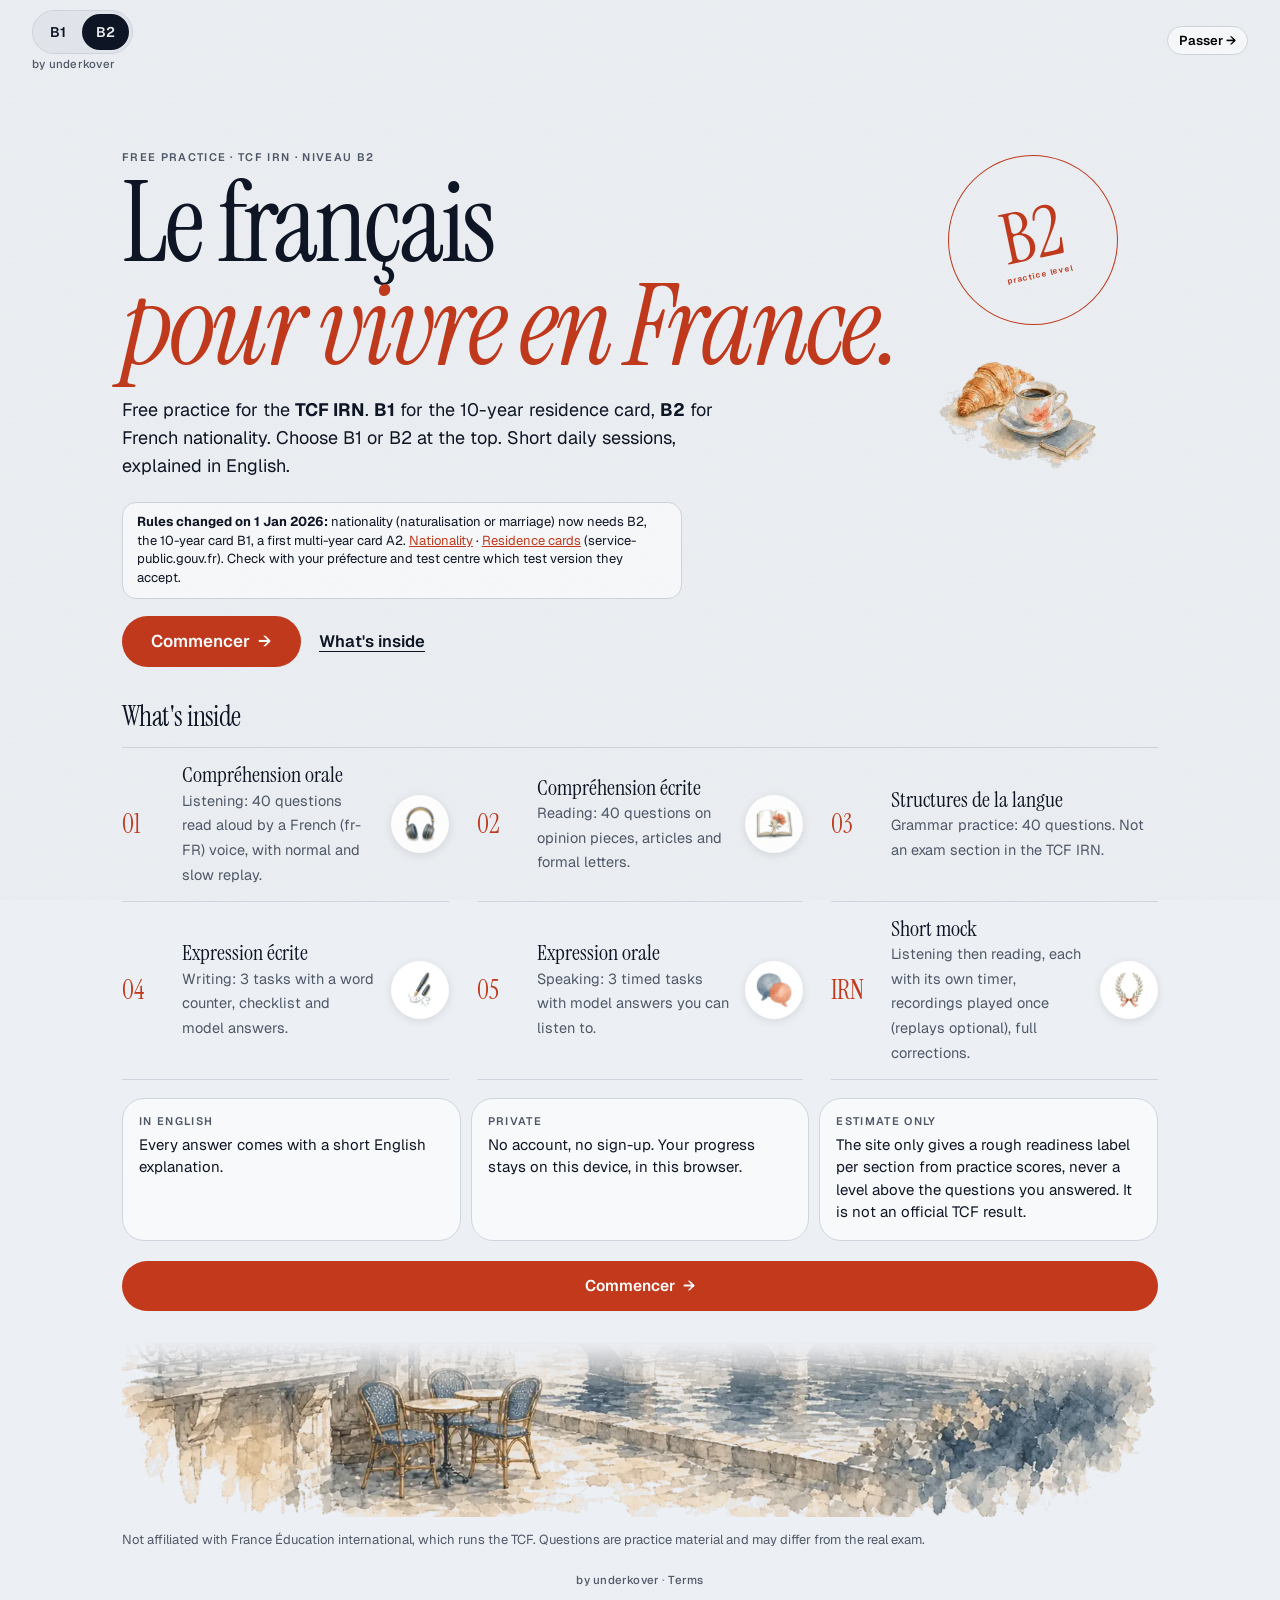
==== commit 9c7e5330: "B2 public (beta): ungate, beta note, terms" ====
--- a/index.html
+++ b/index.html
@@ -6,6 +6,6 @@
 <meta name="theme-color" content="#eceff3" media="(prefers-color-scheme: light)"><meta name="theme-color" content="#0b0f17" media="(prefers-color-scheme: dark)">
 <link rel="preconnect" href="https://fonts.googleapis.com"><link rel="preconnect" href="https://fonts.gstatic.com" crossorigin>
 <link href="https://fonts.googleapis.com/css2?family=Instrument+Serif:ital@0;1&family=Geist:wght@400..700&display=swap" rel="stylesheet">
-<link rel="stylesheet" href="style.css?v=9"></head><body>
+<link rel="stylesheet" href="style.css?v=10"></head><body>
 <header id="top"></header><main id="app"></main>
-<script src="audio/map.js?v=4"></script><script src="data.js?v=6"></script><script src="app.js?v=9"></script></body></html>
+<script src="audio/map.js?v=4"></script><script src="data.js?v=6"></script><script src="data-b2.js?v=2"></script><script src="audio/map-b2.js?v=2"></script><script src="app.js?v=10"></script></body></html>
--- a/style.css
+++ b/style.css
@@ -159,3 +159,5 @@
 .why{margin-top:12px;font-family:var(--sans);font-size:14.5px;white-space:normal}.why ul{margin:6px 0 0;padding-left:18px}
 .pp h1{margin-bottom:14px}.opt.pick{align-items:center}.opt.pick>span:nth-child(2){flex:1}.opt.pick .k{width:auto;padding:0 8px;min-width:34px}
 .card.soon{border-color:var(--a);background:var(--al)}
+
+.beta{margin:14px 0 4px;text-align:center}.beta a{color:var(--a)}
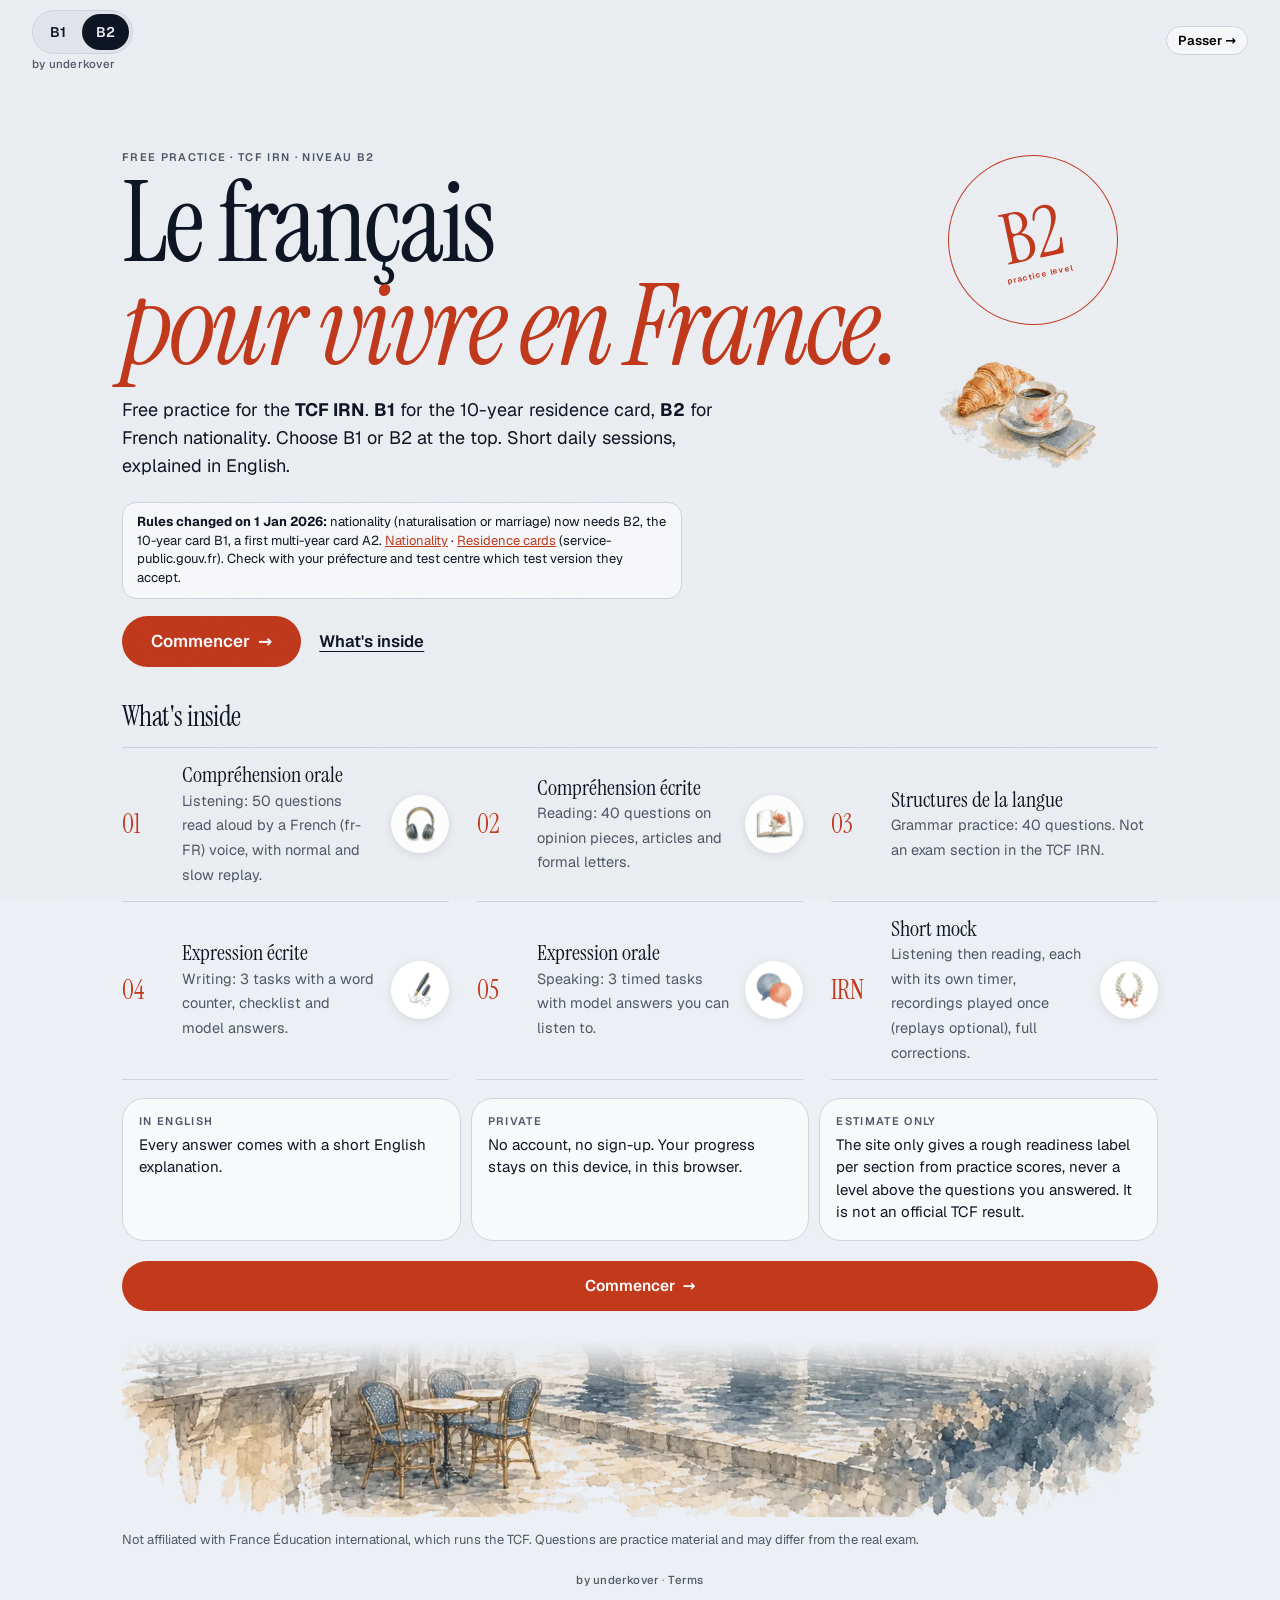
==== commit 1eb3446a: "Round 2: seeded option shuffle, rebalanced distractors, B2 ready reachable, B2 item fixes, 10 long B" ====
--- a/index.html
+++ b/index.html
@@ -4,8 +4,10 @@
 <meta name="apple-mobile-web-app-capable" content="yes"><meta name="color-scheme" content="light dark">
 <link rel="icon" href="data:image/svg+xml,%3Csvg xmlns=%22http://www.w3.org/2000/svg%22 viewBox=%220 0 32 32%22%3E%3Crect width=%2232%22 height=%2232%22 rx=%228%22 fill=%22%230e1524%22/%3E%3Ctext x=%2216%22 y=%2222%22 font-family=%22Georgia%22 font-style=%22italic%22 font-size=%2216%22 fill=%22%23eceff3%22 text-anchor=%22middle%22%3EB1%3C/text%3E%3C/svg%3E"><title>Test my French · TCF IRN B1 practice</title><meta name="description" content="Free TCF IRN practice at B1, the level for the 10-year residence card (carte de résident). Listening, reading, writing and speaking, explained in English.">
 <meta name="theme-color" content="#eceff3" media="(prefers-color-scheme: light)"><meta name="theme-color" content="#0b0f17" media="(prefers-color-scheme: dark)">
-<link rel="preconnect" href="https://fonts.googleapis.com"><link rel="preconnect" href="https://fonts.gstatic.com" crossorigin>
-<link href="https://fonts.googleapis.com/css2?family=Instrument+Serif:ital@0;1&family=Geist:wght@400..700&display=swap" rel="stylesheet">
-<link rel="stylesheet" href="style.css?v=10"></head><body>
+<meta property="og:type" content="website"><meta property="og:site_name" content="Test my French"><meta property="og:title" content="Test my French · free TCF IRN practice (B1 &amp; B2)"><meta property="og:description" content="Free TCF IRN practice at B1 and B2: listening, reading, writing and speaking, explained in English. Your progress stays on your device."><meta property="og:url" content="https://testmyfrench.com/"><meta property="og:image" content="https://testmyfrench.com/og.jpg"><meta property="og:image:width" content="1200"><meta property="og:image:height" content="630"><meta property="og:image:alt" content="Watercolour of a Paris café terrace by the Seine, with the words Test my French">
+<meta name="twitter:card" content="summary_large_image"><meta name="twitter:title" content="Test my French · free TCF IRN practice (B1 &amp; B2)"><meta name="twitter:description" content="Free TCF IRN practice at B1 and B2, explained in English. Progress stays on your device."><meta name="twitter:image" content="https://testmyfrench.com/og.jpg">
+<link rel="preload" href="/fonts/Geist-normal-latin.woff2" as="font" type="font/woff2" crossorigin><link rel="preload" href="/fonts/InstrumentSerif-normal-latin.woff2" as="font" type="font/woff2" crossorigin>
+<link rel="stylesheet" href="/fonts/fonts.css?v=1">
+<link rel="stylesheet" href="style.css?v=11"></head><body>
 <header id="top"></header><main id="app"></main>
-<script src="audio/map.js?v=4"></script><script src="data.js?v=6"></script><script src="data-b2.js?v=2"></script><script src="audio/map-b2.js?v=2"></script><script src="app.js?v=10"></script></body></html>
+<script src="audio/map.js?v=4"></script><script src="data.js?v=7"></script><script src="data-b2.js?v=3"></script><script src="audio/map-b2.js?v=3"></script><script src="app.js?v=11"></script></body></html>
--- a/fonts/fonts.css
+++ b/fonts/fonts.css
@@ -0,0 +1,48 @@
+@font-face {
+  font-family: 'Geist';
+  font-style: normal;
+  font-weight: 400 700;
+  font-display: swap;
+  src: url(/fonts/Geist-normal-latin-ext.woff2) format('woff2');
+  unicode-range: U+0100-02BA, U+02BD-02C5, U+02C7-02CC, U+02CE-02D7, U+02DD-02FF, U+0304, U+0308, U+0329, U+1D00-1DBF, U+1E00-1E9F, U+1EF2-1EFF, U+2020, U+20A0-20AB, U+20AD-20C4, U+2113, U+2C60-2C7F, U+A720-A7FF;
+}
+@font-face {
+  font-family: 'Geist';
+  font-style: normal;
+  font-weight: 400 700;
+  font-display: swap;
+  src: url(/fonts/Geist-normal-latin.woff2) format('woff2');
+  unicode-range: U+0000-00FF, U+0131, U+0152-0153, U+02BB-02BC, U+02C6, U+02DA, U+02DC, U+0304, U+0308, U+0329, U+2000-206F, U+20AC, U+2122, U+2191, U+2193, U+2212, U+2215, U+FEFF, U+FFFD;
+}
+@font-face {
+  font-family: 'Instrument Serif';
+  font-style: italic;
+  font-weight: 400;
+  font-display: swap;
+  src: url(/fonts/InstrumentSerif-italic-latin-ext.woff2) format('woff2');
+  unicode-range: U+0100-02BA, U+02BD-02C5, U+02C7-02CC, U+02CE-02D7, U+02DD-02FF, U+0304, U+0308, U+0329, U+1D00-1DBF, U+1E00-1E9F, U+1EF2-1EFF, U+2020, U+20A0-20AB, U+20AD-20C4, U+2113, U+2C60-2C7F, U+A720-A7FF;
+}
+@font-face {
+  font-family: 'Instrument Serif';
+  font-style: italic;
+  font-weight: 400;
+  font-display: swap;
+  src: url(/fonts/InstrumentSerif-italic-latin.woff2) format('woff2');
+  unicode-range: U+0000-00FF, U+0131, U+0152-0153, U+02BB-02BC, U+02C6, U+02DA, U+02DC, U+0304, U+0308, U+0329, U+2000-206F, U+20AC, U+2122, U+2191, U+2193, U+2212, U+2215, U+FEFF, U+FFFD;
+}
+@font-face {
+  font-family: 'Instrument Serif';
+  font-style: normal;
+  font-weight: 400;
+  font-display: swap;
+  src: url(/fonts/InstrumentSerif-normal-latin-ext.woff2) format('woff2');
+  unicode-range: U+0100-02BA, U+02BD-02C5, U+02C7-02CC, U+02CE-02D7, U+02DD-02FF, U+0304, U+0308, U+0329, U+1D00-1DBF, U+1E00-1E9F, U+1EF2-1EFF, U+2020, U+20A0-20AB, U+20AD-20C4, U+2113, U+2C60-2C7F, U+A720-A7FF;
+}
+@font-face {
+  font-family: 'Instrument Serif';
+  font-style: normal;
+  font-weight: 400;
+  font-display: swap;
+  src: url(/fonts/InstrumentSerif-normal-latin.woff2) format('woff2');
+  unicode-range: U+0000-00FF, U+0131, U+0152-0153, U+02BB-02BC, U+02C6, U+02DA, U+02DC, U+0304, U+0308, U+0329, U+2000-206F, U+20AC, U+2122, U+2191, U+2193, U+2212, U+2215, U+FEFF, U+FFFD;
+}
